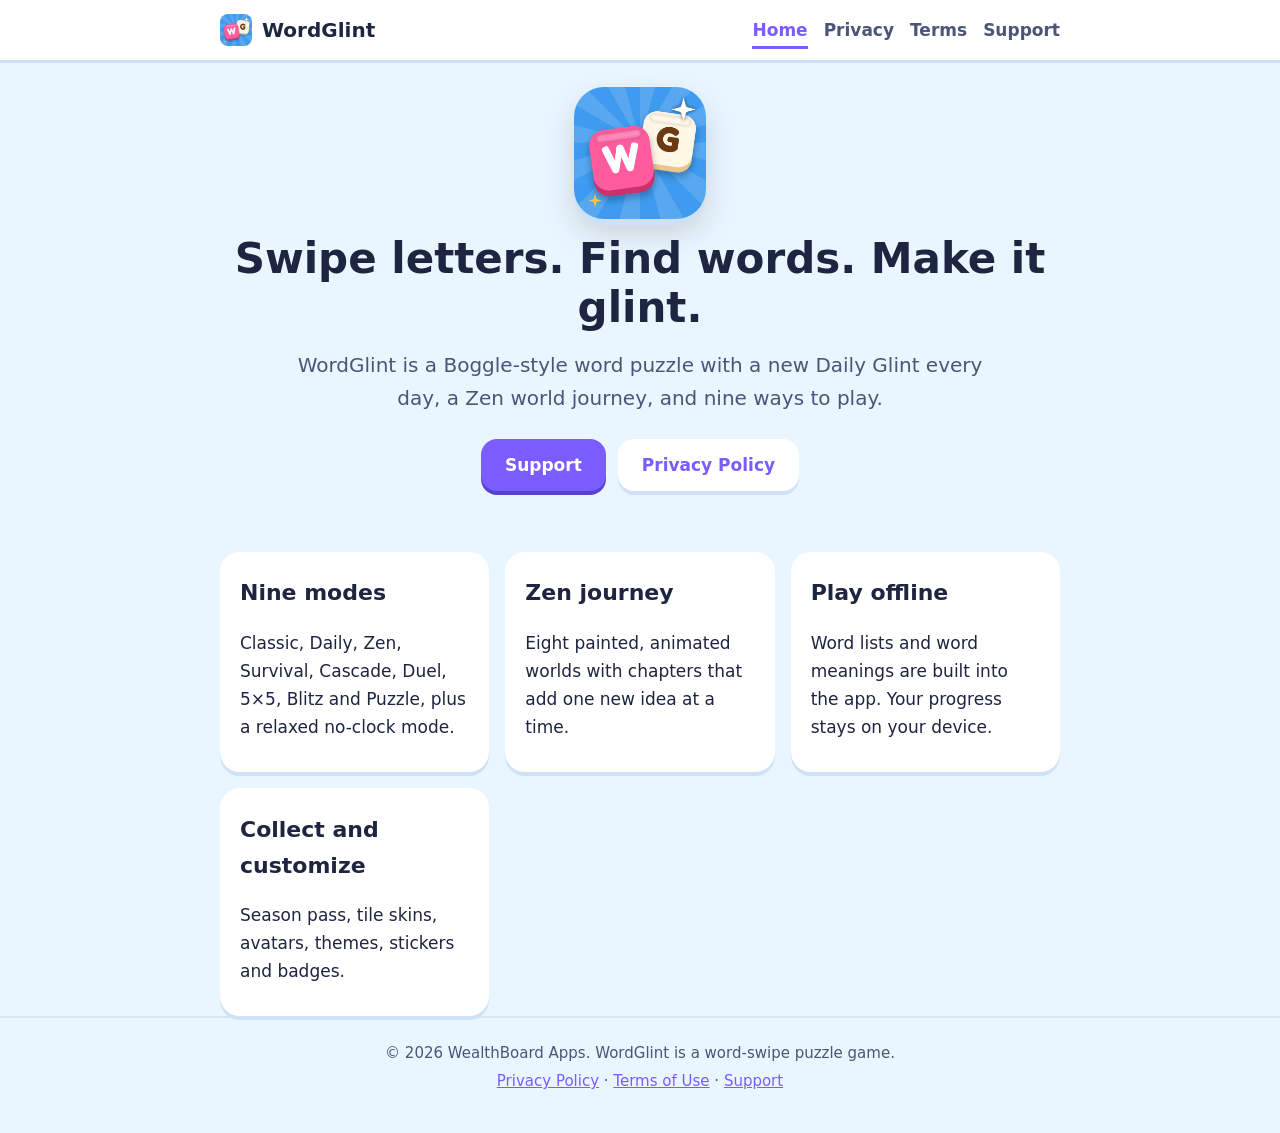
==== index.html @ 5e5f276f "Add files via upload added html files for wordglint site" ====
<!doctype html>
<html lang="en">
<head>
<meta charset="utf-8">
<meta name="viewport" content="width=device-width,initial-scale=1">
<title>WordGlint — swipe letters, find words</title>
<meta name="description" content="WordGlint is a candy-bright word-swipe puzzle game for iPhone and Android with Daily Glint, Zen journey, Blitz, Survival and more.">
<link rel="icon" type="image/png" href="favicon.png">
<link rel="apple-touch-icon" href="apple-touch-icon.png">
<link rel="stylesheet" href="style.css">
</head>
<body>
<header class="top"><div class="wrap bar">
<a class="brand" href="/"><img src="favicon.png" width="32" height="32" alt=""><span>WordGlint</span></a>
<nav><a href="/" aria-current=page>Home</a><a href="privacy.html">Privacy</a><a href="terms.html">Terms</a><a href="support.html">Support</a></nav>
</div></header>
<main class="wrap">

<section class="hero">
<img class="appicon" src="icon.png" width="132" height="132" alt="WordGlint app icon">
<h1>Swipe letters. Find words. Make it glint.</h1>
<p class="lead">WordGlint is a Boggle-style word puzzle with a new Daily Glint every day, a Zen world journey, and nine ways to play.</p>
<p class="cta"><a class="btn" href="support.html">Support</a><a class="btn ghost" href="privacy.html">Privacy Policy</a></p>
</section>
<section class="grid">
<div class="card"><h2>Nine modes</h2><p>Classic, Daily, Zen, Survival, Cascade, Duel, 5&times;5, Blitz and Puzzle, plus a relaxed no-clock mode.</p></div>
<div class="card"><h2>Zen journey</h2><p>Eight painted, animated worlds with chapters that add one new idea at a time.</p></div>
<div class="card"><h2>Play offline</h2><p>Word lists and word meanings are built into the app. Your progress stays on your device.</p></div>
<div class="card"><h2>Collect and customize</h2><p>Season pass, tile skins, avatars, themes, stickers and badges.</p></div>
</section>

</main>
<footer><div class="wrap">
<p>&copy; 2026 WealthBoard Apps. WordGlint is a word-swipe puzzle game.</p>
<p><a href="privacy.html">Privacy Policy</a> &middot; <a href="terms.html">Terms of Use</a> &middot; <a href="support.html">Support</a></p>
</div></footer>
</body>
</html>
---- style.css ----
:root{--bg:#eaf6ff;--ink:#1d2540;--ink2:#4a5578;--card:#fff;--lip:#cfe2f5;--brand:#7a5cff;--brandlip:#5a3fd6;--sun:#ffc83d;--sunink:#5b4300;--line:#d6e4f2}
@media (prefers-color-scheme:dark){:root{--bg:#141a33;--ink:#eef1ff;--ink2:#aab3d6;--card:#1d2548;--lip:#2b3563;--line:#2b3563;--sunink:#3a2a00}}
*{box-sizing:border-box}
html{-webkit-text-size-adjust:100%}
body{margin:0;background:var(--bg);color:var(--ink);font:17px/1.65 "Nunito","Segoe UI",system-ui,-apple-system,Roboto,sans-serif}
.wrap{max-width:880px;margin:0 auto;padding:0 20px}
.top{background:var(--card);border-bottom:3px solid var(--lip)}
.bar{display:flex;align-items:center;justify-content:space-between;gap:12px;min-height:60px;flex-wrap:wrap;padding-top:6px;padding-bottom:6px}
.brand{display:flex;align-items:center;gap:10px;color:var(--ink);font-weight:900;font-size:20px;text-decoration:none}
.brand img{border-radius:8px}
nav a{color:var(--ink2);text-decoration:none;font-weight:800;margin-left:16px;padding:6px 0;border-bottom:3px solid transparent}
nav a[aria-current=page],nav a:hover{color:var(--brand);border-bottom-color:var(--brand)}
main{padding-top:32px;padding-bottom:48px}
h1{font-size:clamp(28px,5vw,42px);line-height:1.15;margin:.2em 0 .4em;font-weight:900}
h2{font-size:22px;margin:1.8em 0 .4em;font-weight:900}
a{color:var(--brand)}
.hero{text-align:center;padding:24px 0 8px}
.appicon{border-radius:30px;box-shadow:0 6px 0 var(--lip),0 14px 30px rgba(0,0,0,.15)}
.lead{font-size:20px;color:var(--ink2);max-width:36em;margin:0 auto 1.2em}
.cta{display:flex;gap:12px;justify-content:center;flex-wrap:wrap}
.btn{display:inline-block;background:var(--brand);color:#fff;text-decoration:none;font-weight:900;padding:12px 24px;border-radius:16px;box-shadow:0 4px 0 var(--brandlip)}
.btn.ghost{background:var(--card);color:var(--brand);box-shadow:0 4px 0 var(--lip)}
.grid{display:grid;grid-template-columns:repeat(auto-fit,minmax(230px,1fr));gap:16px;margin-top:36px}
.card{background:var(--card);border-radius:20px;padding:6px 20px 14px;box-shadow:0 4px 0 var(--lip)}
.card h2{margin-top:.8em}
.doc{background:var(--card);border-radius:24px;padding:12px 28px 28px;box-shadow:0 4px 0 var(--lip)}
.meta{color:var(--ink2);font-size:15px;margin-top:-.2em}
.tldr{background:rgba(255,200,61,.22);border-left:5px solid var(--sun);padding:12px 16px;border-radius:12px}
details{border:2px solid var(--line);border-radius:14px;padding:4px 16px;margin:10px 0}
summary{cursor:pointer;font-weight:800;padding:8px 0}
footer{border-top:2px solid var(--line);color:var(--ink2);font-size:15px;padding:20px 0 36px;text-align:center}
footer p{margin:.2em 0}
@media (max-width:520px){.doc{padding:8px 18px 22px}nav a{margin-left:12px}}
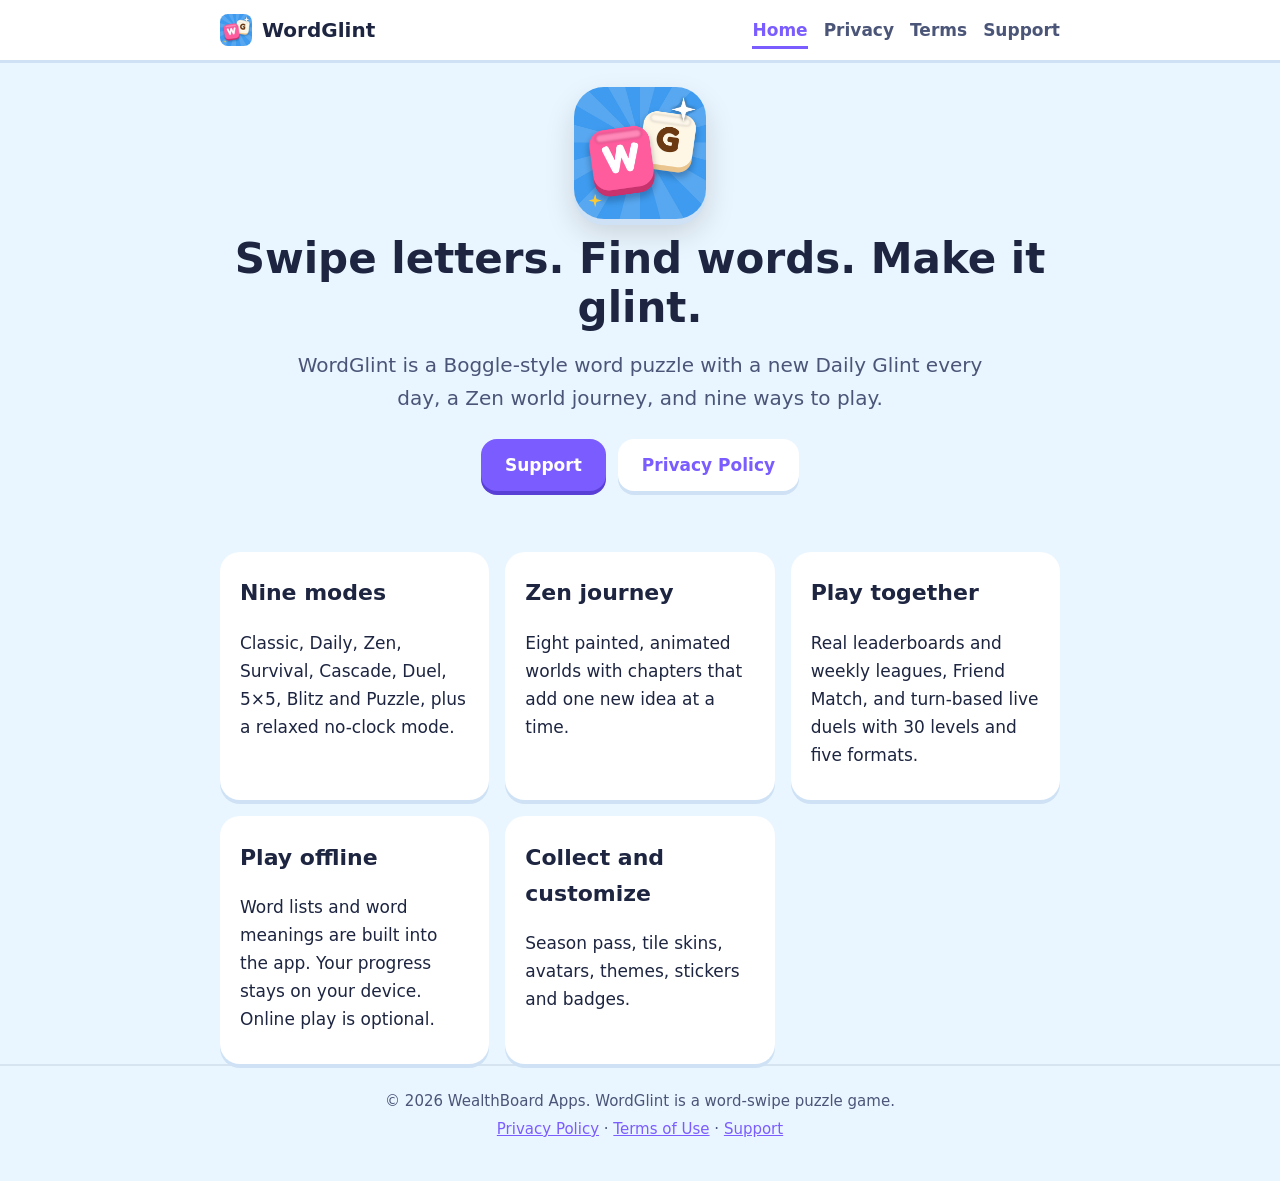
==== commit cf168886: "Add files via upload updated privacy and terms html" ====
--- a/index.html
+++ b/index.html
@@ -25,7 +25,8 @@
 <section class="grid">
 <div class="card"><h2>Nine modes</h2><p>Classic, Daily, Zen, Survival, Cascade, Duel, 5&times;5, Blitz and Puzzle, plus a relaxed no-clock mode.</p></div>
 <div class="card"><h2>Zen journey</h2><p>Eight painted, animated worlds with chapters that add one new idea at a time.</p></div>
-<div class="card"><h2>Play offline</h2><p>Word lists and word meanings are built into the app. Your progress stays on your device.</p></div>
+<div class="card"><h2>Play together</h2><p>Real leaderboards and weekly leagues, Friend Match, and turn-based live duels with 30 levels and five formats.</p></div>
+<div class="card"><h2>Play offline</h2><p>Word lists and word meanings are built into the app. Your progress stays on your device. Online play is optional.</p></div>
 <div class="card"><h2>Collect and customize</h2><p>Season pass, tile skins, avatars, themes, stickers and badges.</p></div>
 </section>
 
